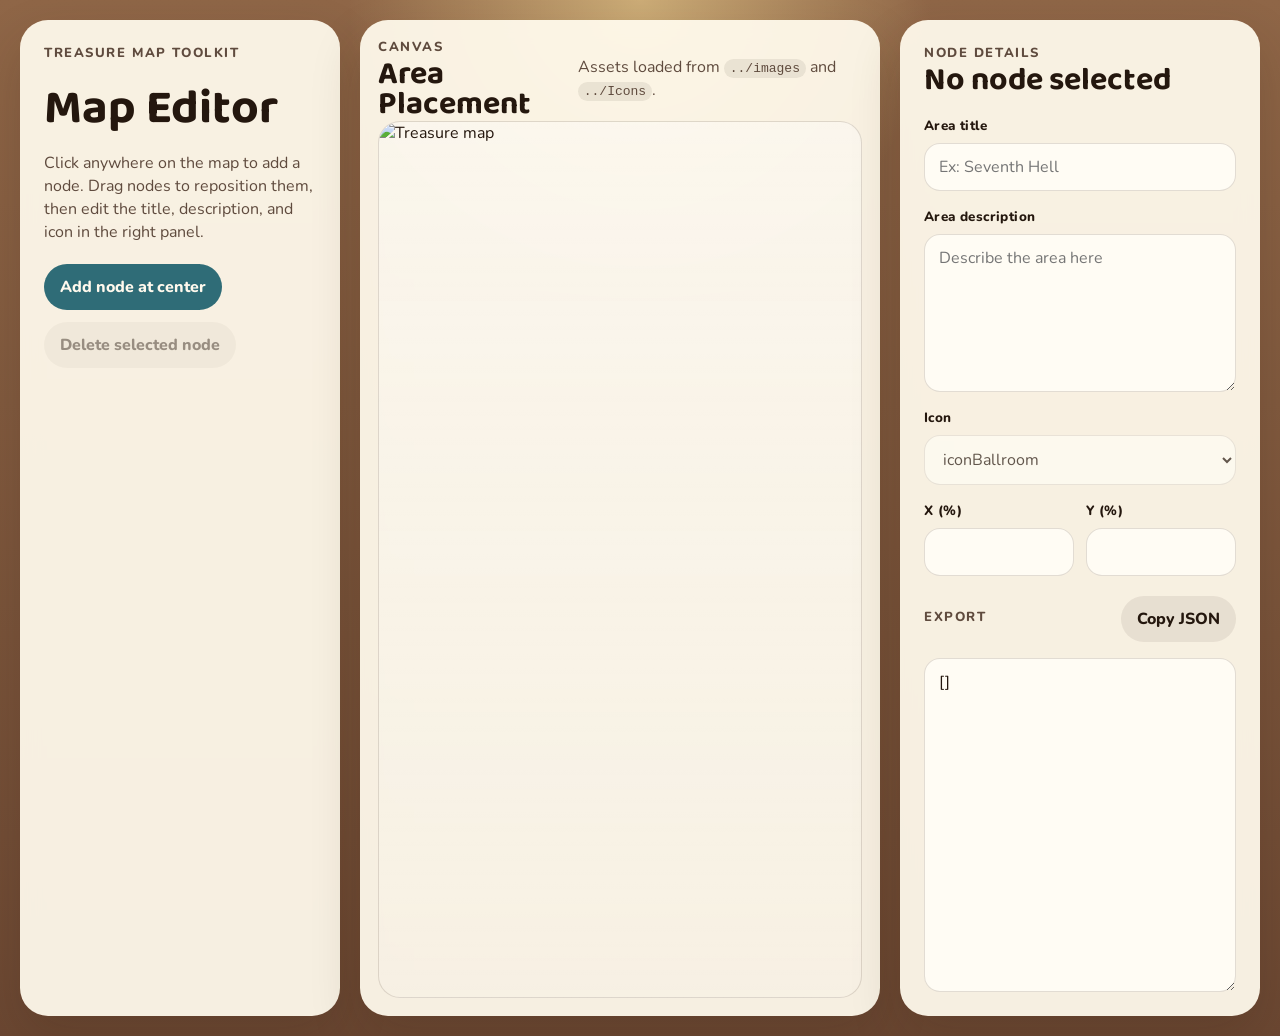
==== map editor/index.html @ 5acc46b0 "Added Map editor and adaptive visual" ====
<!DOCTYPE html>
<html lang="en">
  <head>
    <meta charset="UTF-8" />
    <meta name="viewport" content="width=device-width, initial-scale=1.0" />
    <title>Treasure Map Editor</title>
    <link rel="preconnect" href="https://fonts.googleapis.com" />
    <link rel="preconnect" href="https://fonts.gstatic.com" crossorigin />
    <link
      href="https://fonts.googleapis.com/css2?family=Baloo+2:wght@600;700;800&family=Nunito:wght@500;700&display=swap"
      rel="stylesheet"
    />
    <link rel="stylesheet" href="./styles.css" />
  </head>
  <body>
    <main class="editor-shell">
      <section class="editor-panel intro-panel">
        <p class="eyebrow">Treasure Map Toolkit</p>
        <h1>Map Editor</h1>
        <p class="intro-copy">
          Click anywhere on the map to add a node. Drag nodes to reposition them, then edit the
          title, description, and icon in the right panel.
        </p>
        <div class="toolbar">
          <button class="primary-button" type="button" id="addNodeButton">Add node at center</button>
          <button class="secondary-button" type="button" id="deleteNodeButton" disabled>
            Delete selected node
          </button>
        </div>
      </section>

      <section class="map-workspace" aria-label="Map editing workspace">
        <div class="workspace-header">
          <div>
            <p class="eyebrow">Canvas</p>
            <h2>Area Placement</h2>
          </div>
          <p class="workspace-note">Assets loaded from <code>../images</code> and <code>../Icons</code>.</p>
        </div>

        <div class="map-viewport" id="mapViewport">
          <div class="map-canvas" id="mapCanvas">
            <img class="map-image" src="../images/map.png" alt="Treasure map" />
          </div>
        </div>
      </section>

      <aside class="editor-panel details-panel" aria-label="Selected node details">
        <div class="details-header">
          <p class="eyebrow">Node Details</p>
          <h2 id="panelTitle">No node selected</h2>
        </div>

        <form class="details-form" id="nodeForm">
          <label class="field">
            <span>Area title</span>
            <input id="nodeTitle" name="title" type="text" placeholder="Ex: Seventh Hell" disabled />
          </label>

          <label class="field">
            <span>Area description</span>
            <textarea
              id="nodeDescription"
              name="description"
              rows="6"
              placeholder="Describe the area here"
              disabled
            ></textarea>
          </label>

          <label class="field">
            <span>Icon</span>
            <select id="nodeIcon" name="icon" disabled></select>
          </label>

          <div class="coordinates">
            <label class="field">
              <span>X (%)</span>
              <input id="nodeX" name="x" type="number" min="0" max="100" step="0.1" disabled />
            </label>

            <label class="field">
              <span>Y (%)</span>
              <input id="nodeY" name="y" type="number" min="0" max="100" step="0.1" disabled />
            </label>
          </div>
        </form>

        <section class="export-panel" aria-label="Node export data">
          <div class="export-header">
            <p class="eyebrow">Export</p>
            <button class="secondary-button" type="button" id="copyJsonButton">Copy JSON</button>
          </div>
          <textarea id="exportOutput" rows="14" readonly></textarea>
        </section>
      </aside>
    </main>

    <script src="./script.js"></script>
  </body>
</html>
---- map editor/styles.css ----
:root {
  color-scheme: light;
  --paper: #efe4bd;
  --sand: #d5bd8c;
  --ink: #24170e;
  --ink-soft: #5f4b3e;
  --sea: #2f6c77;
  --sea-strong: #214d55;
  --card: rgba(255, 250, 236, 0.94);
  --card-strong: rgba(255, 252, 244, 0.98);
  --line: rgba(54, 34, 20, 0.14);
  --shadow: rgba(51, 34, 18, 0.18);
}

* {
  box-sizing: border-box;
}

html,
body {
  margin: 0;
  min-height: 100%;
}

body {
  background:
    radial-gradient(circle at top, rgba(255, 230, 158, 0.55), transparent 24%),
    linear-gradient(180deg, #8f6647 0%, #6b4732 100%);
  color: var(--ink);
  font-family: "Nunito", sans-serif;
}

button,
input,
select,
textarea {
  font: inherit;
}

button {
  cursor: pointer;
}

.editor-shell {
  min-height: 100svh;
  display: grid;
  grid-template-columns: 320px minmax(0, 1fr) 360px;
  gap: 20px;
  padding: 20px;
}

.editor-panel,
.map-workspace {
  min-height: 0;
  border-radius: 28px;
  background: var(--card);
  box-shadow: 0 22px 50px var(--shadow);
  backdrop-filter: blur(10px);
}

.editor-panel {
  padding: 24px;
}

.intro-panel,
.details-panel {
  display: flex;
  flex-direction: column;
  gap: 20px;
}

.eyebrow {
  margin: 0 0 4px;
  color: var(--ink-soft);
  font-size: 0.82rem;
  font-weight: 800;
  letter-spacing: 0.12em;
  text-transform: uppercase;
}

h1,
h2 {
  margin: 0;
  font-family: "Baloo 2", sans-serif;
  line-height: 0.95;
}

h1 {
  font-size: 3rem;
}

h2 {
  font-size: 2rem;
}

.intro-copy,
.workspace-note {
  margin: 0;
  color: var(--ink-soft);
  line-height: 1.45;
}

.toolbar,
.export-header,
.workspace-header {
  display: flex;
  align-items: center;
  justify-content: space-between;
  gap: 12px;
}

.toolbar {
  flex-wrap: wrap;
}

.primary-button,
.secondary-button {
  min-height: 46px;
  padding: 0 16px;
  border-radius: 999px;
  border: 0;
  font-weight: 800;
}

.primary-button {
  background: var(--sea);
  color: #fff9ed;
}

.primary-button:hover {
  background: var(--sea-strong);
}

.secondary-button {
  background: rgba(43, 26, 15, 0.08);
  color: var(--ink);
}

.secondary-button:disabled {
  opacity: 0.45;
  cursor: not-allowed;
}

.map-workspace {
  display: flex;
  flex-direction: column;
  padding: 18px;
}

.map-viewport {
  min-height: 0;
  flex: 1;
  overflow: auto;
  border-radius: 22px;
  border: 1px solid var(--line);
  background: linear-gradient(180deg, rgba(255, 255, 255, 0.36), rgba(255, 255, 255, 0.12));
}

.map-canvas {
  position: relative;
  width: min(100%, 1215px);
  min-width: 280px;
  aspect-ratio: 1215 / 852;
  margin: 0 auto;
}

.map-image {
  display: block;
  width: 100%;
  height: 100%;
  object-fit: cover;
  user-select: none;
  -webkit-user-drag: none;
}

.map-node {
  position: absolute;
  z-index: 2;
  width: 66px;
  min-height: 66px;
  margin: -33px 0 0 -33px;
  padding: 8px 6px 10px;
  display: flex;
  flex-direction: column;
  align-items: center;
  gap: 4px;
  border: 3px solid rgba(255, 252, 244, 0.96);
  border-radius: 18px;
  background: rgba(36, 28, 21, 0.8);
  box-shadow: 0 10px 18px rgba(0, 0, 0, 0.18);
  color: #fffaf0;
  text-align: center;
  touch-action: none;
}

.map-node.is-selected {
  outline: 4px solid rgba(41, 116, 126, 0.35);
}

.map-node img {
  width: 28px;
  height: 28px;
  object-fit: contain;
  pointer-events: none;
}

.map-node-label {
  max-width: 90px;
  font-size: 0.7rem;
  font-weight: 800;
  line-height: 1.05;
  word-break: break-word;
  pointer-events: none;
}

.details-form,
.export-panel {
  display: flex;
  flex-direction: column;
  gap: 16px;
}

.field {
  display: flex;
  flex-direction: column;
  gap: 8px;
}

.field span {
  font-size: 0.84rem;
  font-weight: 800;
  letter-spacing: 0.03em;
}

.field input,
.field select,
.field textarea,
#exportOutput {
  width: 100%;
  padding: 12px 14px;
  border: 1px solid var(--line);
  border-radius: 16px;
  background: var(--card-strong);
  color: var(--ink);
}

.field textarea,
#exportOutput {
  resize: vertical;
}

.coordinates {
  display: grid;
  grid-template-columns: 1fr 1fr;
  gap: 12px;
}

#exportOutput {
  min-height: 240px;
}

code {
  padding: 2px 6px;
  border-radius: 999px;
  background: rgba(43, 26, 15, 0.08);
}

@media (max-width: 1200px) {
  .editor-shell {
    grid-template-columns: 1fr;
    min-height: auto;
  }

  .map-workspace {
    min-height: 52svh;
  }
}

@media (max-width: 720px) {
  .editor-shell {
    gap: 16px;
    padding: 12px;
  }

  .editor-panel,
  .map-workspace {
    border-radius: 22px;
  }

  .editor-panel {
    padding: 18px;
  }

  h1 {
    font-size: 2.4rem;
  }

  h2 {
    font-size: 1.7rem;
  }

  .workspace-header,
  .toolbar,
  .export-header {
    align-items: flex-start;
    flex-direction: column;
  }

  .coordinates {
    grid-template-columns: 1fr;
  }
}
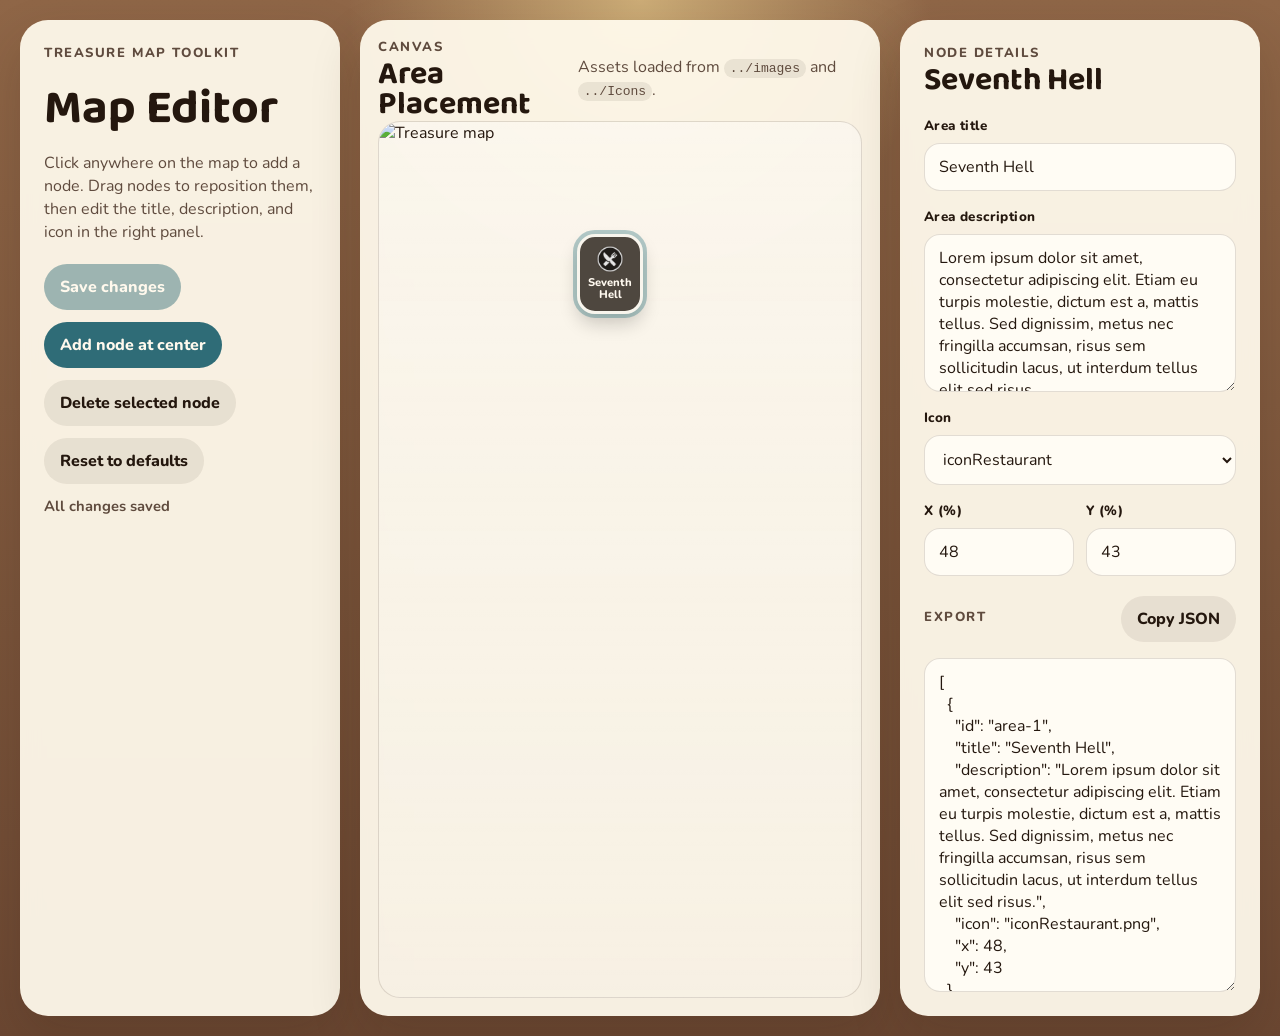
==== commit ed3e56ed: "Editor and Main App update" ====
--- a/map editor/index.html
+++ b/map editor/index.html
@@ -22,11 +22,14 @@
           title, description, and icon in the right panel.
         </p>
         <div class="toolbar">
+          <button class="primary-button" type="button" id="saveNodesButton">Save changes</button>
           <button class="primary-button" type="button" id="addNodeButton">Add node at center</button>
           <button class="secondary-button" type="button" id="deleteNodeButton" disabled>
             Delete selected node
           </button>
+          <button class="secondary-button" type="button" id="resetNodesButton">Reset to defaults</button>
         </div>
+        <p class="save-status" id="saveStatus" aria-live="polite">All changes saved</p>
       </section>
 
       <section class="map-workspace" aria-label="Map editing workspace">
@@ -96,6 +99,7 @@
       </aside>
     </main>
 
+    <script src="../data/map-data.js"></script>
     <script src="./script.js"></script>
   </body>
 </html>
--- a/map editor/styles.css
+++ b/map editor/styles.css
@@ -100,6 +100,17 @@
   line-height: 1.45;
 }
 
+.save-status {
+  margin: -8px 0 0;
+  color: var(--ink-soft);
+  font-size: 0.92rem;
+  font-weight: 700;
+}
+
+.save-status.is-dirty {
+  color: var(--sea-strong);
+}
+
 .toolbar,
 .export-header,
 .workspace-header {
@@ -129,6 +140,11 @@
 
 .primary-button:hover {
   background: var(--sea-strong);
+}
+
+.primary-button:disabled {
+  background: rgba(47, 108, 119, 0.45);
+  cursor: not-allowed;
 }
 
 .secondary-button {
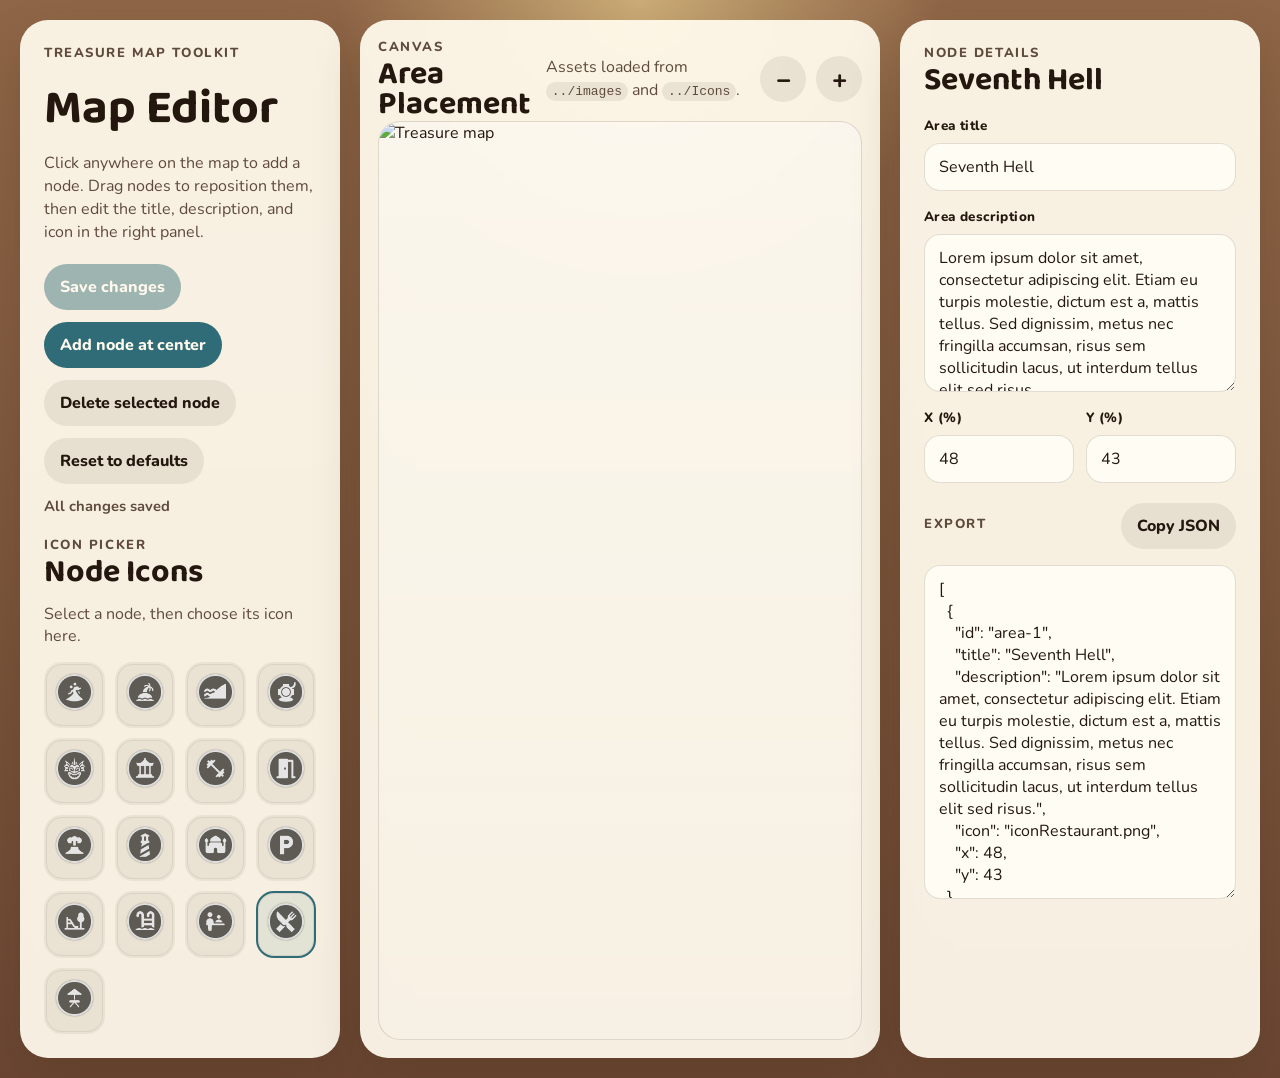
==== commit 4b965331: "Added features to the editor" ====
--- a/map editor/index.html
+++ b/map editor/index.html
@@ -30,6 +30,15 @@
           <button class="secondary-button" type="button" id="resetNodesButton">Reset to defaults</button>
         </div>
         <p class="save-status" id="saveStatus" aria-live="polite">All changes saved</p>
+
+        <section class="icon-panel" aria-label="Icon picker">
+          <div class="details-header">
+            <p class="eyebrow">Icon Picker</p>
+            <h2>Node Icons</h2>
+          </div>
+          <p class="icon-panel-copy">Select a node, then choose its icon here.</p>
+          <div class="icon-grid" id="iconGrid" role="listbox" aria-label="Available node icons"></div>
+        </section>
       </section>
 
       <section class="map-workspace" aria-label="Map editing workspace">
@@ -38,7 +47,17 @@
             <p class="eyebrow">Canvas</p>
             <h2>Area Placement</h2>
           </div>
-          <p class="workspace-note">Assets loaded from <code>../images</code> and <code>../Icons</code>.</p>
+          <div class="workspace-tools">
+            <p class="workspace-note">Assets loaded from <code>../images</code> and <code>../Icons</code>.</p>
+            <div class="zoom-controls" aria-label="Map zoom controls">
+              <button class="secondary-button zoom-button" type="button" id="zoomOutButton" aria-label="Zoom out">
+                −
+              </button>
+              <button class="secondary-button zoom-button" type="button" id="zoomInButton" aria-label="Zoom in">
+                +
+              </button>
+            </div>
+          </div>
         </div>
 
         <div class="map-viewport" id="mapViewport">
@@ -71,11 +90,6 @@
             ></textarea>
           </label>
 
-          <label class="field">
-            <span>Icon</span>
-            <select id="nodeIcon" name="icon" disabled></select>
-          </label>
-
           <div class="coordinates">
             <label class="field">
               <span>X (%)</span>
--- a/map editor/styles.css
+++ b/map editor/styles.css
@@ -111,6 +111,49 @@
   color: var(--sea-strong);
 }
 
+.icon-panel {
+  display: flex;
+  flex-direction: column;
+  gap: 14px;
+}
+
+.icon-panel-copy {
+  margin: 0;
+  color: var(--ink-soft);
+  line-height: 1.4;
+}
+
+.icon-grid {
+  display: grid;
+  grid-template-columns: repeat(4, minmax(0, 1fr));
+  gap: 10px;
+}
+
+.icon-choice {
+  aspect-ratio: 1;
+  padding: 8px;
+  border: 2px solid transparent;
+  border-radius: 18px;
+  background: rgba(43, 26, 15, 0.06);
+  box-shadow: inset 0 0 0 1px rgba(54, 34, 20, 0.08);
+}
+
+.icon-choice img {
+  width: 100%;
+  height: 100%;
+  object-fit: contain;
+}
+
+.icon-choice.is-selected {
+  border-color: var(--sea);
+  background: rgba(47, 108, 119, 0.1);
+}
+
+.icon-choice:disabled {
+  opacity: 0.45;
+  cursor: not-allowed;
+}
+
 .toolbar,
 .export-header,
 .workspace-header {
@@ -122,6 +165,12 @@
 
 .toolbar {
   flex-wrap: wrap;
+}
+
+.workspace-tools {
+  display: flex;
+  align-items: center;
+  gap: 14px;
 }
 
 .primary-button,
@@ -174,9 +223,9 @@
 
 .map-canvas {
   position: relative;
-  width: min(100%, 1215px);
+  width: 1215px;
+  height: 852px;
   min-width: 280px;
-  aspect-ratio: 1215 / 852;
   margin: 0 auto;
 }
 
@@ -192,41 +241,39 @@
 .map-node {
   position: absolute;
   z-index: 2;
-  width: 66px;
-  min-height: 66px;
-  margin: -33px 0 0 -33px;
-  padding: 8px 6px 10px;
-  display: flex;
-  flex-direction: column;
-  align-items: center;
-  gap: 4px;
-  border: 3px solid rgba(255, 252, 244, 0.96);
-  border-radius: 18px;
-  background: rgba(36, 28, 21, 0.8);
-  box-shadow: 0 10px 18px rgba(0, 0, 0, 0.18);
-  color: #fffaf0;
-  text-align: center;
+  width: 48px;
+  height: 48px;
+  margin: -24px 0 0 -24px;
+  padding: 0;
+  border: 0;
+  background: transparent;
+  box-shadow: none;
   touch-action: none;
 }
 
 .map-node.is-selected {
-  outline: 4px solid rgba(41, 116, 126, 0.35);
+  filter: drop-shadow(0 0 0 rgba(0, 0, 0, 0)) drop-shadow(0 0 10px rgba(41, 116, 126, 0.55));
 }
 
 .map-node img {
-  width: 28px;
-  height: 28px;
+  width: 48px;
+  height: 48px;
   object-fit: contain;
   pointer-events: none;
 }
 
-.map-node-label {
-  max-width: 90px;
-  font-size: 0.7rem;
-  font-weight: 800;
-  line-height: 1.05;
-  word-break: break-word;
-  pointer-events: none;
+.zoom-controls {
+  display: flex;
+  align-items: center;
+  gap: 10px;
+}
+
+.zoom-button {
+  width: 46px;
+  min-width: 46px;
+  padding: 0;
+  font-size: 1.6rem;
+  line-height: 1;
 }
 
 .details-form,
@@ -322,7 +369,16 @@
     flex-direction: column;
   }
 
+  .workspace-tools {
+    align-items: flex-start;
+    flex-direction: column;
+  }
+
   .coordinates {
     grid-template-columns: 1fr;
   }
-}
+
+  .icon-grid {
+    grid-template-columns: repeat(3, minmax(0, 1fr));
+  }
+}
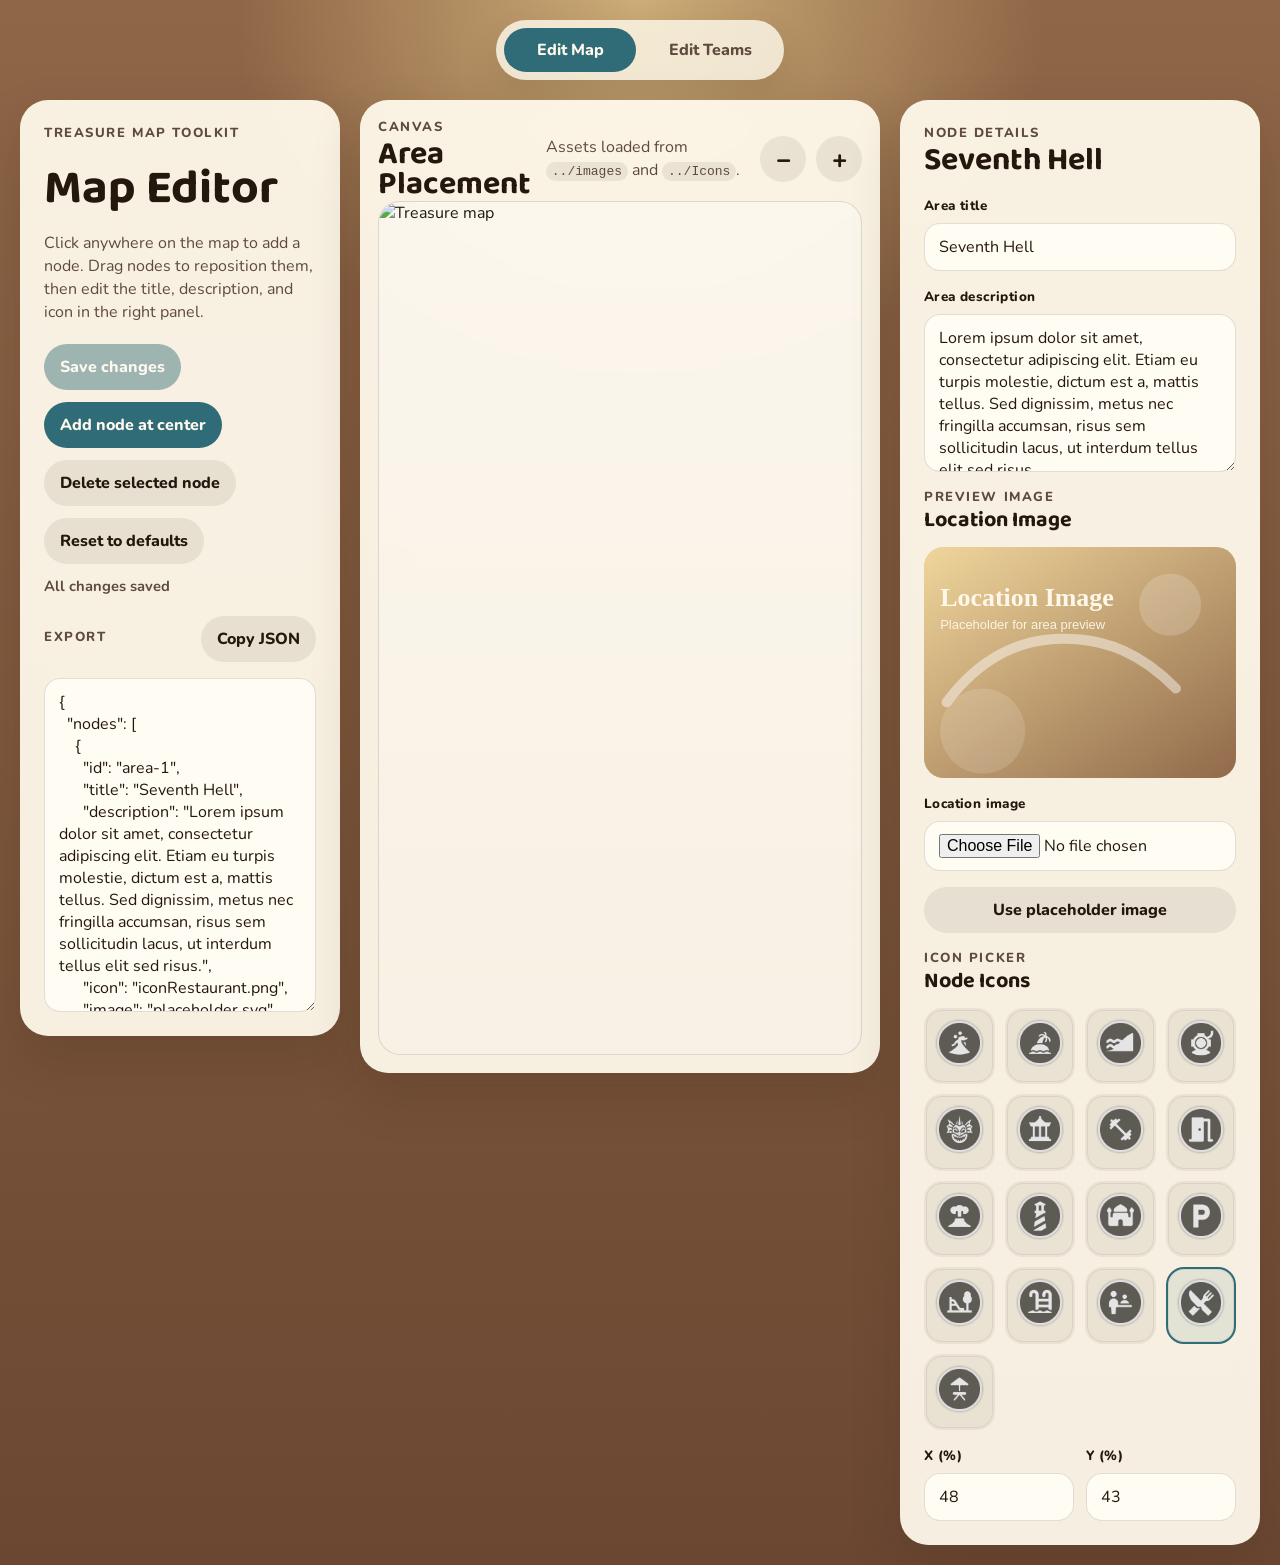
==== commit 5bfdd8d4: "Added New Feature Main App: - Landing page  Editor: - Added Team editor" ====
--- a/map editor/index.html
+++ b/map editor/index.html
@@ -31,14 +31,24 @@
         </div>
         <p class="save-status" id="saveStatus" aria-live="polite">All changes saved</p>
 
-        <section class="icon-panel" aria-label="Icon picker">
-          <div class="details-header">
-            <p class="eyebrow">Icon Picker</p>
-            <h2>Node Icons</h2>
+        <section class="export-panel" aria-label="Node export data">
+          <div class="export-header">
+            <p class="eyebrow">Export</p>
+            <button class="secondary-button" type="button" id="copyJsonButton">Copy JSON</button>
           </div>
-          <p class="icon-panel-copy">Select a node, then choose its icon here.</p>
-          <div class="icon-grid" id="iconGrid" role="listbox" aria-label="Available node icons"></div>
+          <textarea id="exportOutput" rows="14" readonly></textarea>
         </section>
+      </section>
+
+      <section class="editor-topbar">
+        <div class="editor-tabs" role="tablist" aria-label="Editor modes">
+          <button class="editor-tab is-active" type="button" id="mapTabButton" role="tab" aria-selected="true">
+            Edit Map
+          </button>
+          <button class="editor-tab" type="button" id="teamsTabButton" role="tab" aria-selected="false">
+            Edit Teams
+          </button>
+        </div>
       </section>
 
       <section class="map-workspace" aria-label="Map editing workspace">
@@ -67,7 +77,18 @@
         </div>
       </section>
 
-      <aside class="editor-panel details-panel" aria-label="Selected node details">
+      <section class="editor-panel team-workspace hidden" id="teamWorkspace" aria-label="Team editing workspace">
+        <div class="workspace-header">
+          <div>
+            <p class="eyebrow">Teams</p>
+            <h2>Team Directory</h2>
+          </div>
+          <p class="workspace-note">Select a team card to edit its name, image, and member list.</p>
+        </div>
+        <div class="team-picker-grid" id="teamPickerGrid"></div>
+      </section>
+
+      <aside class="editor-panel details-panel" id="mapDetailsPanel" aria-label="Selected node details">
         <div class="details-header">
           <p class="eyebrow">Node Details</p>
           <h2 id="panelTitle">No node selected</h2>
@@ -90,6 +111,30 @@
             ></textarea>
           </label>
 
+          <div class="details-header compact-header">
+            <p class="eyebrow">Preview Image</p>
+            <h2>Location Image</h2>
+          </div>
+
+          <div class="node-image-preview">
+            <img id="nodeImagePreview" alt="" />
+          </div>
+
+          <label class="field">
+            <span>Location image</span>
+            <input id="nodeImageFile" type="file" accept="image/*" disabled />
+          </label>
+
+          <button class="secondary-button" type="button" id="resetNodeImageButton" disabled>
+            Use placeholder image
+          </button>
+
+          <div class="details-header compact-header">
+            <p class="eyebrow">Icon Picker</p>
+            <h2>Node Icons</h2>
+          </div>
+          <div class="icon-grid" id="iconGrid" role="listbox" aria-label="Available node icons"></div>
+
           <div class="coordinates">
             <label class="field">
               <span>X (%)</span>
@@ -103,13 +148,37 @@
           </div>
         </form>
 
-        <section class="export-panel" aria-label="Node export data">
-          <div class="export-header">
-            <p class="eyebrow">Export</p>
-            <button class="secondary-button" type="button" id="copyJsonButton">Copy JSON</button>
+      </aside>
+
+      <aside class="editor-panel details-panel hidden" id="teamDetailsPanel" aria-label="Selected team details">
+        <div class="details-header">
+          <div class="details-header">
+            <p class="eyebrow">Team Details</p>
+            <h2 id="teamPanelTitle">Team 1</h2>
           </div>
-          <textarea id="exportOutput" rows="14" readonly></textarea>
-        </section>
+        </div>
+        <form class="details-form" id="teamForm">
+          <label class="field">
+            <span>Team name</span>
+            <input id="teamName" type="text" placeholder="Team name" />
+          </label>
+
+          <div class="team-image-preview">
+            <img id="teamImagePreview" alt="" />
+          </div>
+
+          <label class="field">
+            <span>Team image</span>
+            <input id="teamImageFile" type="file" accept="image/*" />
+          </label>
+
+          <button class="secondary-button" type="button" id="resetTeamImageButton">Use placeholder image</button>
+
+          <label class="field">
+            <span>Team members (one per line)</span>
+            <textarea id="teamMembers" rows="10" placeholder="Member names"></textarea>
+          </label>
+        </form>
       </aside>
     </main>
 
--- a/map editor/styles.css
+++ b/map editor/styles.css
@@ -41,12 +41,20 @@
   cursor: pointer;
 }
 
+.hidden {
+  display: none !important;
+}
+
 .editor-shell {
   min-height: 100svh;
   display: grid;
+  grid-template-areas:
+    "topbar topbar topbar"
+    "sidebar workspace details";
   grid-template-columns: 320px minmax(0, 1fr) 360px;
   gap: 20px;
   padding: 20px;
+  align-items: start;
 }
 
 .editor-panel,
@@ -69,6 +77,42 @@
   gap: 20px;
 }
 
+.intro-panel {
+  grid-area: sidebar;
+}
+
+.editor-topbar {
+  grid-area: topbar;
+  display: flex;
+  justify-content: center;
+  align-items: center;
+}
+
+.editor-tabs {
+  display: inline-flex;
+  gap: 8px;
+  padding: 8px;
+  border-radius: 999px;
+  background: rgba(255, 250, 236, 0.8);
+  box-shadow: 0 18px 36px rgba(51, 34, 18, 0.14);
+}
+
+.editor-tab {
+  min-height: 44px;
+  min-width: 132px;
+  padding: 0 18px;
+  border: 0;
+  border-radius: 999px;
+  background: transparent;
+  color: var(--ink-soft);
+  font-weight: 800;
+}
+
+.editor-tab.is-active {
+  background: var(--sea);
+  color: #fff9ed;
+}
+
 .eyebrow {
   margin: 0 0 4px;
   color: var(--ink-soft);
@@ -111,12 +155,6 @@
   color: var(--sea-strong);
 }
 
-.icon-panel {
-  display: flex;
-  flex-direction: column;
-  gap: 14px;
-}
-
 .icon-panel-copy {
   margin: 0;
   color: var(--ink-soft);
@@ -126,6 +164,12 @@
 .icon-grid {
   display: grid;
   grid-template-columns: repeat(4, minmax(0, 1fr));
+  gap: 10px;
+}
+
+.team-picker-grid {
+  display: grid;
+  grid-template-columns: 1fr;
   gap: 10px;
 }
 
@@ -138,6 +182,35 @@
   box-shadow: inset 0 0 0 1px rgba(54, 34, 20, 0.08);
 }
 
+.team-choice {
+  display: grid;
+  grid-template-columns: 72px minmax(0, 1fr);
+  align-items: center;
+  gap: 12px;
+  padding: 8px 12px 8px 8px;
+  border: 2px solid transparent;
+  border-radius: 18px;
+  background: rgba(43, 26, 15, 0.06);
+  text-align: left;
+}
+
+.team-choice img,
+.team-image-preview img {
+  display: block;
+  width: 100%;
+  aspect-ratio: 1;
+  border-radius: 14px;
+  object-fit: cover;
+}
+
+.team-choice-name {
+  display: block;
+  margin-top: 0;
+  font-size: 0.95rem;
+  font-weight: 800;
+  text-align: left;
+}
+
 .icon-choice img {
   width: 100%;
   height: 100%;
@@ -145,6 +218,11 @@
 }
 
 .icon-choice.is-selected {
+  border-color: var(--sea);
+  background: rgba(47, 108, 119, 0.1);
+}
+
+.team-choice.is-selected {
   border-color: var(--sea);
   background: rgba(47, 108, 119, 0.1);
 }
@@ -207,8 +285,17 @@
 }
 
 .map-workspace {
+  grid-area: workspace;
   display: flex;
   flex-direction: column;
+  padding: 18px;
+}
+
+.team-workspace {
+  grid-area: workspace;
+  display: flex;
+  flex-direction: column;
+  gap: 16px;
   padding: 18px;
 }
 
@@ -283,6 +370,32 @@
   gap: 16px;
 }
 
+.compact-header h2 {
+  font-size: 1.35rem;
+}
+
+.team-image-preview {
+  overflow: hidden;
+  border-radius: 20px;
+  background: rgba(43, 26, 15, 0.06);
+  box-shadow: inset 0 0 0 1px rgba(54, 34, 20, 0.08);
+}
+
+.node-image-preview {
+  overflow: hidden;
+  border-radius: 20px;
+  background: rgba(43, 26, 15, 0.06);
+  box-shadow: inset 0 0 0 1px rgba(54, 34, 20, 0.08);
+}
+
+.node-image-preview img,
+.team-image-preview img {
+  display: block;
+  width: 100%;
+  aspect-ratio: 1.35;
+  object-fit: cover;
+}
+
 .field {
   display: flex;
   flex-direction: column;
@@ -330,6 +443,11 @@
 
 @media (max-width: 1200px) {
   .editor-shell {
+    grid-template-areas:
+      "topbar"
+      "sidebar"
+      "workspace"
+      "details";
     grid-template-columns: 1fr;
     min-height: auto;
   }
@@ -374,6 +492,15 @@
     flex-direction: column;
   }
 
+  .editor-topbar {
+    justify-content: stretch;
+  }
+
+  .editor-tabs {
+    width: 100%;
+    justify-content: center;
+  }
+
   .coordinates {
     grid-template-columns: 1fr;
   }
@@ -381,4 +508,5 @@
   .icon-grid {
     grid-template-columns: repeat(3, minmax(0, 1fr));
   }
-}
+
+}
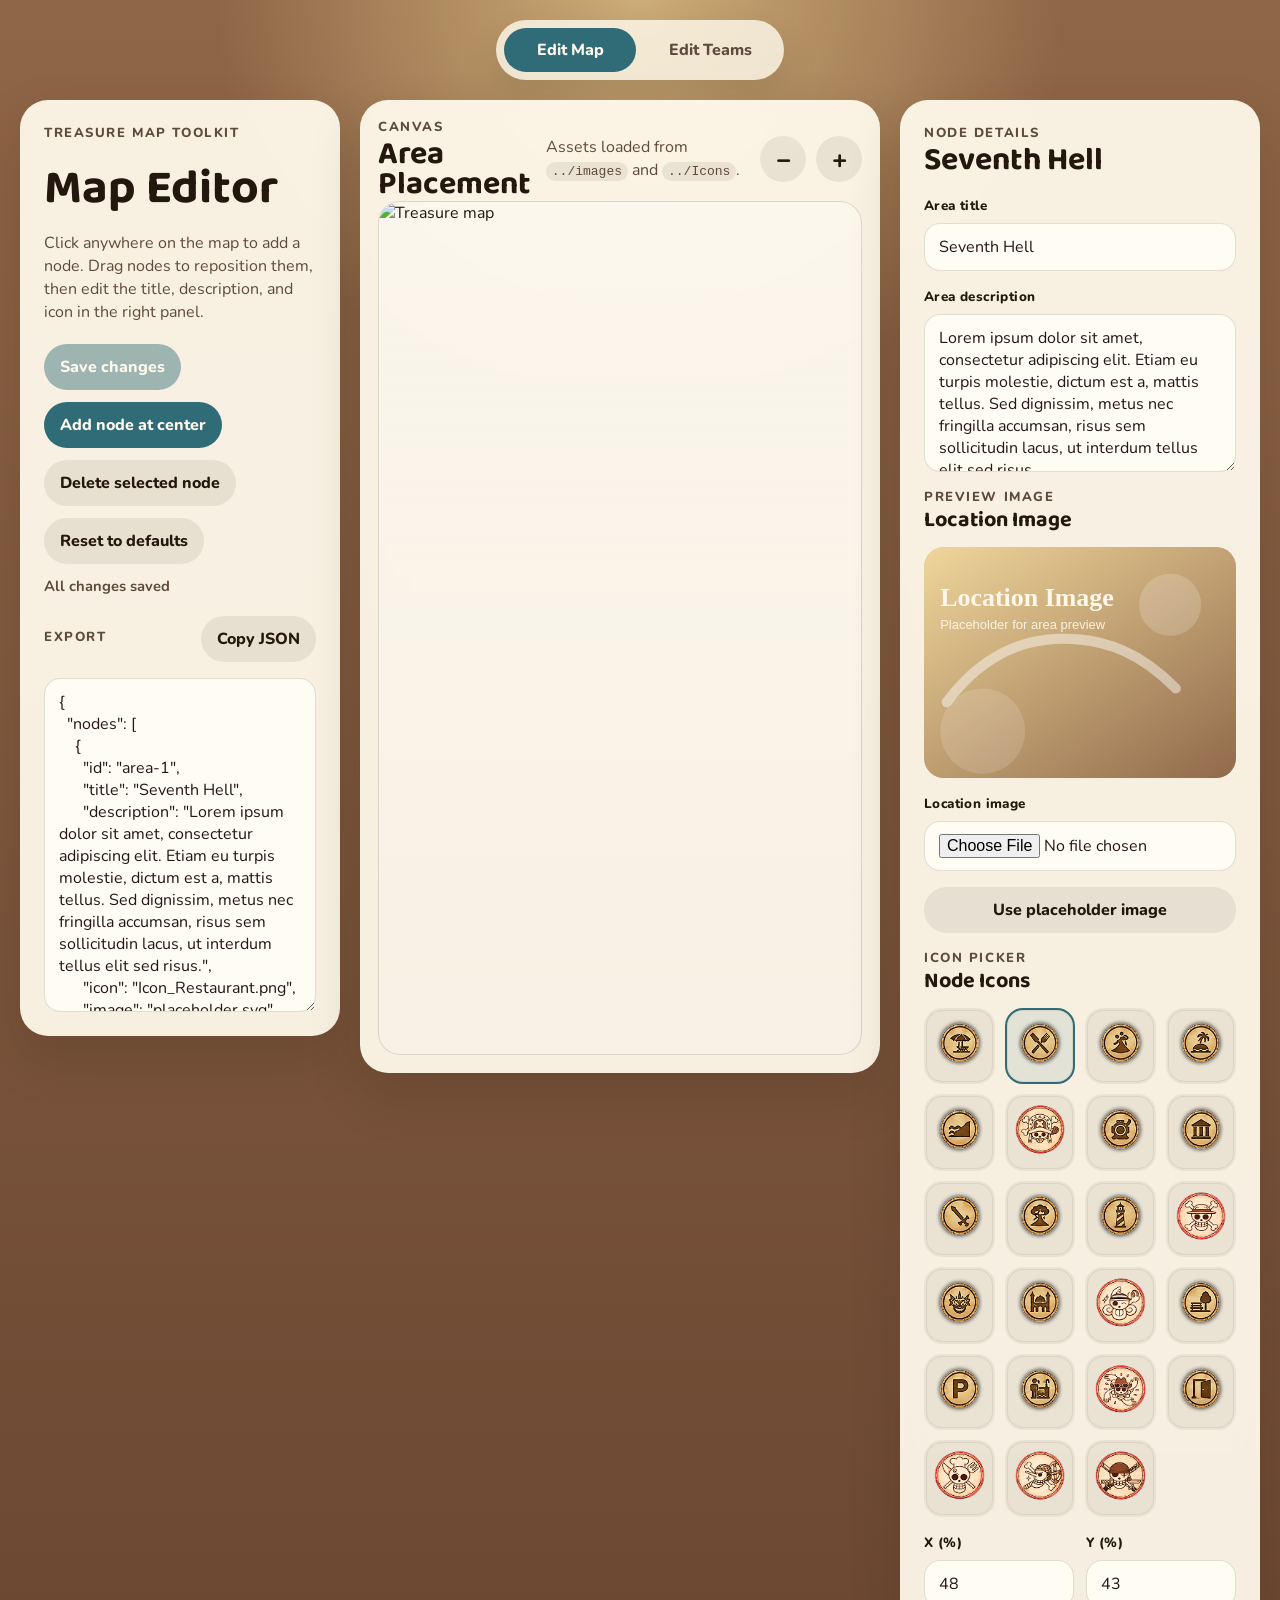
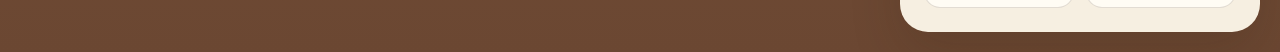
==== commit 9f9f65cc: "Added Map Data" ====
--- a/map editor/index.html
+++ b/map editor/index.html
@@ -182,6 +182,7 @@
       </aside>
     </main>
 
+    <script src="../data/map-content.js"></script>
     <script src="../data/map-data.js"></script>
     <script src="./script.js"></script>
   </body>
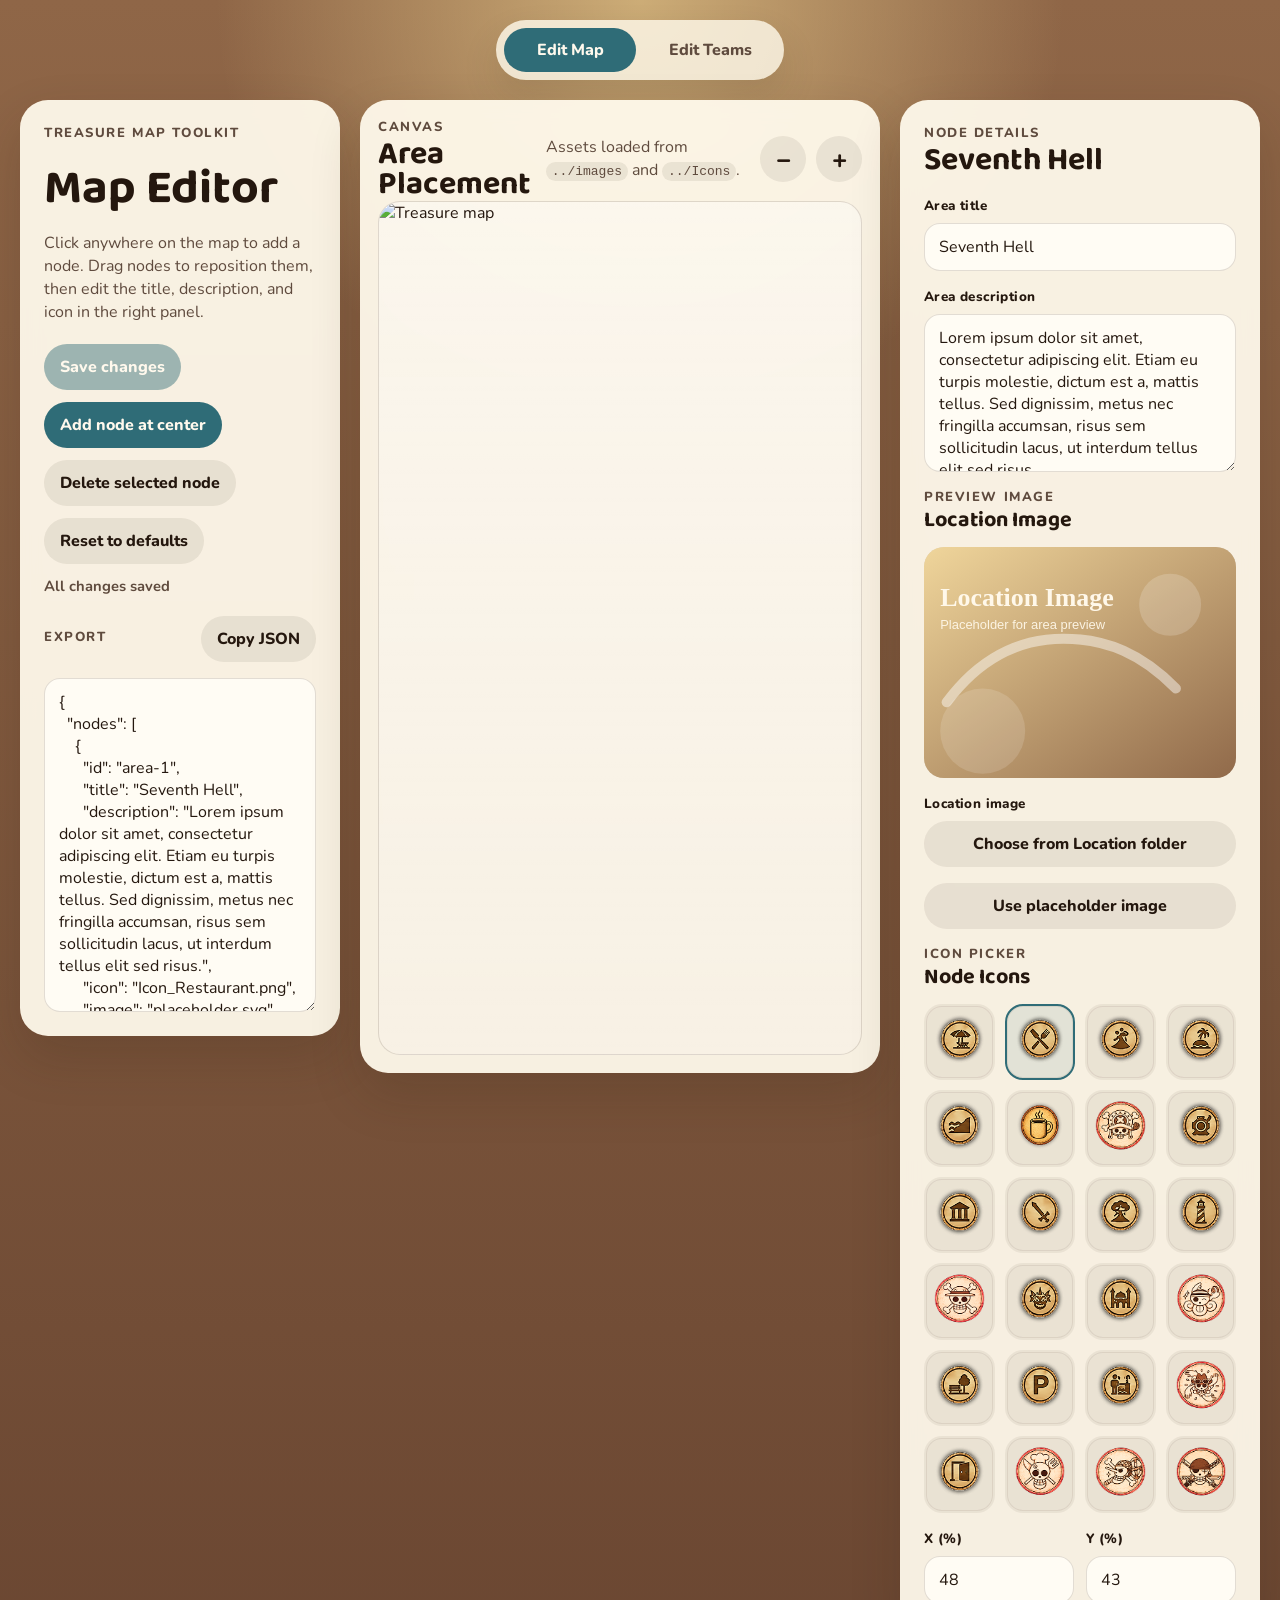
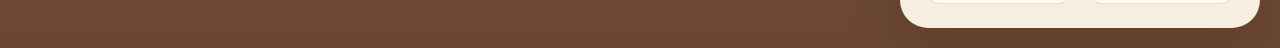
==== commit e31aae43: "Map content polish and editor upgrade" ====
--- a/map editor/index.html
+++ b/map editor/index.html
@@ -122,7 +122,9 @@
 
           <label class="field">
             <span>Location image</span>
-            <input id="nodeImageFile" type="file" accept="image/*" disabled />
+            <button class="secondary-button asset-picker-button" type="button" id="openLocationPickerButton" disabled>
+              Choose from Location folder
+            </button>
           </label>
 
           <button class="secondary-button" type="button" id="resetNodeImageButton" disabled>
@@ -180,6 +182,22 @@
           </label>
         </form>
       </aside>
+
+      <section class="asset-modal hidden" id="locationPickerModal" aria-hidden="true">
+        <div class="asset-modal-backdrop" data-close-location-picker="true"></div>
+        <article class="asset-modal-card" role="dialog" aria-modal="true" aria-labelledby="locationPickerTitle">
+          <div class="asset-modal-header">
+            <div>
+              <p class="eyebrow">Location Assets</p>
+              <h2 id="locationPickerTitle">Choose Image</h2>
+            </div>
+            <button class="secondary-button asset-modal-close" type="button" id="closeLocationPickerButton" aria-label="Close image picker">
+              Close
+            </button>
+          </div>
+          <div class="location-image-grid" id="locationImageGrid"></div>
+        </article>
+      </section>
     </main>
 
     <script src="../data/map-content.js"></script>
--- a/map editor/styles.css
+++ b/map editor/styles.css
@@ -396,6 +396,91 @@
   object-fit: cover;
 }
 
+.asset-picker-button {
+  width: 100%;
+}
+
+.asset-modal {
+  position: fixed;
+  inset: 0;
+  z-index: 20;
+  display: grid;
+  place-items: center;
+  padding: 20px;
+}
+
+.asset-modal-backdrop {
+  position: absolute;
+  inset: 0;
+  background: rgba(25, 15, 10, 0.42);
+  backdrop-filter: blur(8px);
+}
+
+.asset-modal-card {
+  position: relative;
+  z-index: 1;
+  width: min(960px, calc(100vw - 40px));
+  max-height: min(80svh, 860px);
+  padding: 24px;
+  border-radius: 28px;
+  background: var(--card-strong);
+  box-shadow: 0 22px 50px var(--shadow);
+  display: flex;
+  flex-direction: column;
+  gap: 18px;
+}
+
+.asset-modal-header {
+  display: flex;
+  align-items: center;
+  justify-content: space-between;
+  gap: 12px;
+}
+
+.asset-modal-close {
+  min-width: 88px;
+}
+
+.location-image-grid {
+  min-height: 0;
+  overflow: auto;
+  display: grid;
+  grid-template-columns: repeat(auto-fill, minmax(180px, 1fr));
+  gap: 14px;
+  padding-right: 4px;
+}
+
+.location-image-choice {
+  padding: 10px;
+  border: 2px solid transparent;
+  border-radius: 20px;
+  background: rgba(43, 26, 15, 0.06);
+  text-align: left;
+  display: flex;
+  flex-direction: column;
+  gap: 10px;
+}
+
+.location-image-choice img {
+  width: 100%;
+  aspect-ratio: 1.35;
+  border-radius: 14px;
+  object-fit: cover;
+  display: block;
+}
+
+.location-image-choice-name {
+  font-size: 0.88rem;
+  font-weight: 800;
+  line-height: 1.25;
+  word-break: break-word;
+}
+
+.location-image-choice.is-selected {
+  border-color: var(--sea);
+  background: rgba(47, 108, 119, 0.1);
+}
+
 .field {
   display: flex;
   flex-direction: column;
@@ -509,4 +594,23 @@
     grid-template-columns: repeat(3, minmax(0, 1fr));
   }
 
-}
+  .asset-modal {
+    padding: 12px;
+  }
+
+  .asset-modal-card {
+    width: calc(100vw - 24px);
+    max-height: calc(100svh - 24px);
+    padding: 18px;
+  }
+
+  .asset-modal-header {
+    align-items: flex-start;
+    flex-direction: column;
+  }
+
+  .location-image-grid {
+    grid-template-columns: repeat(2, minmax(0, 1fr));
+  }
+
+}
